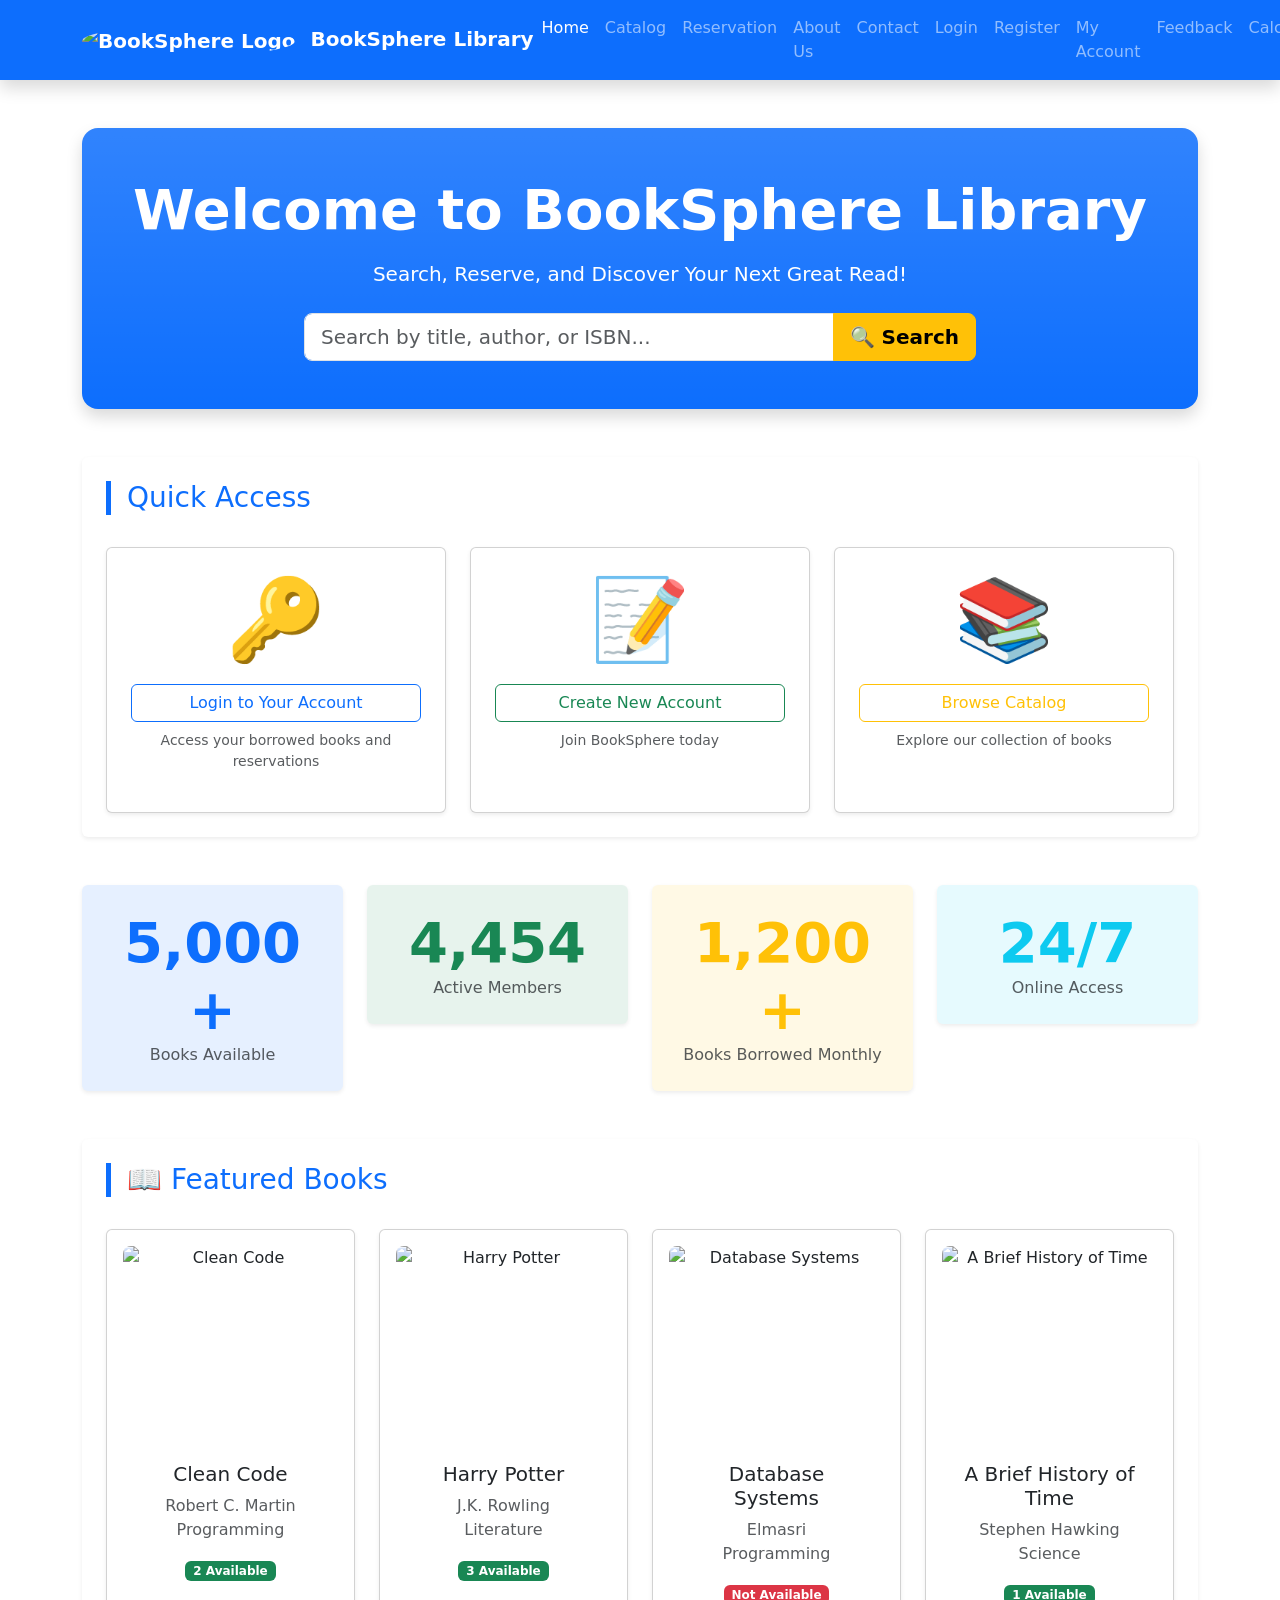
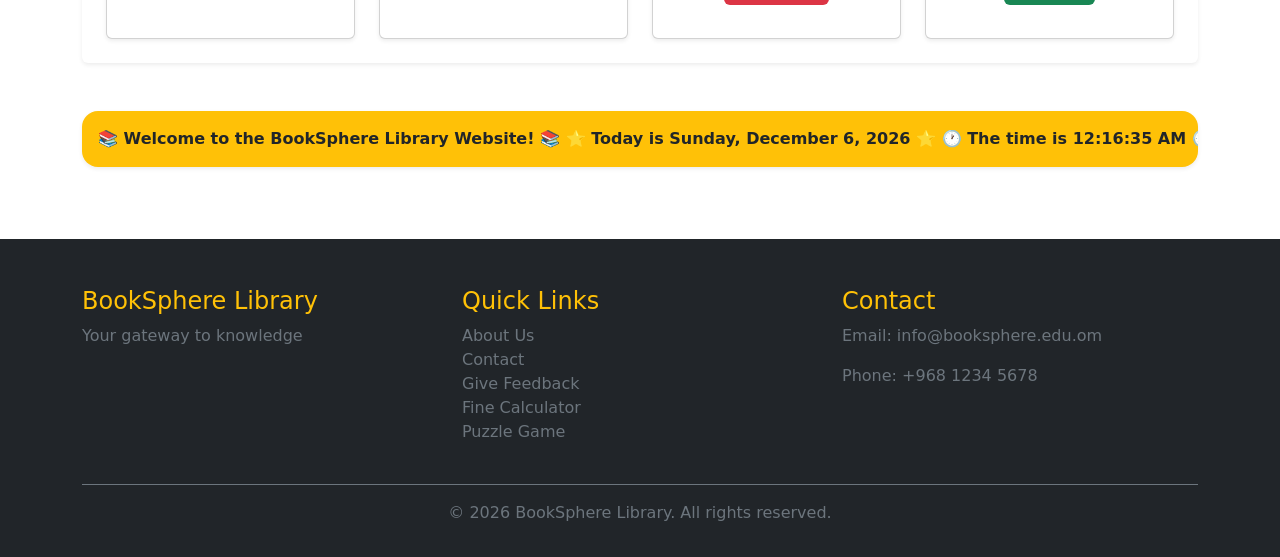
==== index.html @ ce84a90b "add the external style ass bootstrap in this page" ====
<!DOCTYPE html>
<html lang="en">
<head>
    <meta charset="UTF-8">
    <meta name="viewport" content="width=device-width, initial-scale=1.0">
    <title>Home - BookSphere Library</title>
    <!-- Bootstrap 5 CSS -->
    <link href="https://cdn.jsdelivr.net/npm/bootstrap@5.3.0-alpha1/dist/css/bootstrap.min.css" rel="stylesheet">
    <!-- Bootstrap Icons -->
    <link rel="stylesheet" href="https://cdn.jsdelivr.net/npm/bootstrap-icons@1.11.3/font/bootstrap-icons.min.css">
    <!--Only for moving banner animation (required for functionality, not layout) -->
    <style>
        .moving-banner {
            overflow: hidden;
            white-space: nowrap;
        }
        .banner-content {
            display: inline-block;
            animation: scrollBanner 20s linear infinite;
        }
        @keyframes scrollBanner {
            0% { transform: translateX(100%); }
            100% { transform: translateX(-100%); }
        }
        .moving-banner:hover .banner-content {
            animation-play-state: paused;
        }
        @media (max-width: 768px) {
            .banner-content { font-size: 12px; }
            @keyframes scrollBanner {
                0% { transform: translateX(100%); }
                100% { transform: translateX(-200%); }
            }
        }
    </style>
</head>
<body class="d-flex flex-column min-vh-100">

    <!-- Navigation Bar (Bootstrap Navbar) -->
    <nav class="navbar navbar-expand-lg navbar-dark bg-primary sticky-top shadow">
        <div class="container">
            <a class="navbar-brand fw-bold" href="index.html">
                <img src="images/logo.png" alt="BookSphere Logo" width="45" height="45" class="rounded-circle me-2">
                BookSphere Library
            </a>
            <button class="navbar-toggler" type="button" data-bs-toggle="collapse" data-bs-target="#mainNavbar">
                <span class="navbar-toggler-icon"></span>
            </button>
            <div class="collapse navbar-collapse" id="mainNavbar">
                <ul class="navbar-nav ms-auto">
                    <li class="nav-item"><a class="nav-link active" href="index.html">Home</a></li>
                    <li class="nav-item"><a class="nav-link" href="catalog.html">Catalog</a></li>
                    <li class="nav-item"><a class="nav-link" href="reservation.html">Reservation</a></li>
                    <li class="nav-item"><a class="nav-link" href="about.html">About Us</a></li>
                    <li class="nav-item"><a class="nav-link" href="contact.html">Contact</a></li>
                    <li class="nav-item"><a class="nav-link" href="login.html">Login</a></li>
                    <li class="nav-item"><a class="nav-link" href="register.html">Register</a></li>
                    <li class="nav-item"><a class="nav-link" href="myaccount.html">My Account</a></li>
                    <li class="nav-item"><a class="nav-link" href="questionnaire.html">Feedback</a></li>
                    <li class="nav-item"><a class="nav-link" href="calculate.html">Calculator</a></li>
                    <li class="nav-item"><a class="nav-link" href="funpage.html">Puzzle</a></li>
                </ul>
            </div>
        </div>
    </nav>

    <main class="container my-5 flex-grow-1">
        <!-- Hero Section -->
        <div class="bg-primary bg-gradient text-white p-5 rounded-4 shadow mb-5 text-center">
            <h1 class="display-4 fw-bold">Welcome to BookSphere Library</h1>
            <p class="lead mt-3">Search, Reserve, and Discover Your Next Great Read!</p>
            <div class="row justify-content-center mt-4">
                <div class="col-md-8">
                    <div class="input-group">
                        <input type="text" class="form-control form-control-lg" placeholder="Search by title, author, or ISBN...">
                        <button class="btn btn-warning btn-lg fw-bold">🔍 Search</button>
                    </div>
                </div>
            </div>
        </div>

        <!-- Quick Links Section -->
        <div class="card shadow-sm border-0 mb-5">
            <div class="card-body p-4">
                <h3 class="border-start border-primary border-5 ps-3 text-primary">Quick Access</h3>
                <div class="row g-4 mt-2">
                    <div class="col-md-4">
                        <div class="card text-center p-4 h-100 shadow-sm">
                            <div class="display-1">🔑</div>
                            <a href="login.html" class="btn btn-outline-primary mt-3 w-100">Login to Your Account</a>
                            <p class="small text-muted mt-2">Access your borrowed books and reservations</p>
                        </div>
                    </div>
                    <div class="col-md-4">
                        <div class="card text-center p-4 h-100 shadow-sm">
                            <div class="display-1">📝</div>
                            <a href="register.html" class="btn btn-outline-success mt-3 w-100">Create New Account</a>
                            <p class="small text-muted mt-2">Join BookSphere today</p>
                        </div>
                    </div>
                    <div class="col-md-4">
                        <div class="card text-center p-4 h-100 shadow-sm">
                            <div class="display-1">📚</div>
                            <a href="catalog.html" class="btn btn-outline-warning mt-3 w-100">Browse Catalog</a>
                            <p class="small text-muted mt-2">Explore our collection of books</p>
                        </div>
                    </div>
                </div>
            </div>
        </div>

        <!-- Statistics Cards -->
        <div class="row g-4 mb-5">
            <div class="col-md-3 col-sm-6">
                <div class="card text-center p-4 shadow-sm border-0 bg-primary bg-opacity-10">
                    <div class="display-4 fw-bold text-primary">5,000+</div>
                    <div class="text-muted">Books Available</div>
                </div>
            </div>
            <div class="col-md-3 col-sm-6">
                <div class="card text-center p-4 shadow-sm border-0 bg-success bg-opacity-10">
                    <div class="display-4 fw-bold text-success">4,454</div>
                    <div class="text-muted">Active Members</div>
                </div>
            </div>
            <div class="col-md-3 col-sm-6">
                <div class="card text-center p-4 shadow-sm border-0 bg-warning bg-opacity-10">
                    <div class="display-4 fw-bold text-warning">1,200+</div>
                    <div class="text-muted">Books Borrowed Monthly</div>
                </div>
            </div>
            <div class="col-md-3 col-sm-6">
                <div class="card text-center p-4 shadow-sm border-0 bg-info bg-opacity-10">
                    <div class="display-4 fw-bold text-info">24/7</div>
                    <div class="text-muted">Online Access</div>
                </div>
            </div>
        </div>
        <!-- Featured Books Section -->
        <div class="card shadow-sm border-0 mb-5">
            <div class="card-body p-4">
                <h3 class="border-start border-primary border-5 ps-3 text-primary">📖 Featured Books</h3>
                <div class="row row-cols-1 row-cols-md-2 row-cols-lg-4 g-4 mt-2">
                    <div class="col">
                        <div class="card h-100 shadow-sm text-center p-3">
                            <img src="images/clean.jpg" class="card-img-top rounded-3" alt="Clean Code" style="height: 200px; object-fit: cover;">
                            <div class="card-body">
                                <h5 class="card-title">Clean Code</h5>
                                <p class="card-text text-muted">Robert C. Martin<br>Programming</p>
                                <span class="badge bg-success">2 Available</span>
                            </div>
                        </div>
                    </div>
                    <div class="col">
                        <div class="card h-100 shadow-sm text-center p-3">
                            <img src="images/hp.jpg" class="card-img-top rounded-3" alt="Harry Potter" style="height: 200px; object-fit: cover;">
                            <div class="card-body">
                                <h5 class="card-title">Harry Potter</h5>
                                <p class="card-text text-muted">J.K. Rowling<br>Literature</p>
                                <span class="badge bg-success">3 Available</span>
                            </div>
                        </div>
                    </div>
                    <div class="col">
                        <div class="card h-100 shadow-sm text-center p-3">
                            <img src="images/db.jpg" class="card-img-top rounded-3" alt="Database Systems" style="height: 200px; object-fit: cover;">
                            <div class="card-body">
                                <h5 class="card-title">Database Systems</h5>
                                <p class="card-text text-muted">Elmasri<br>Programming</p>
                                <span class="badge bg-danger">Not Available</span>
                            </div>
                        </div>
                    </div>
                    <div class="col">
                        <div class="card h-100 shadow-sm text-center p-3">
                            <img src="images/time.jpg" class="card-img-top rounded-3" alt="A Brief History of Time" style="height: 200px; object-fit: cover;">
                            <div class="card-body">
                                <h5 class="card-title">A Brief History of Time</h5>
                                <p class="card-text text-muted">Stephen Hawking<br>Science</p>
                                <span class="badge bg-success">1 Available</span>
                            </div>
                        </div>
                    </div>
                </div>
            </div>
        </div>

        <!-- Moving Text Banner -->
        <div class="moving-banner bg-warning text-dark p-3 rounded-4 shadow-sm mb-4">
            <div class="banner-content fw-semibold" id="movingBanner">
                <span>📚 Welcome to the BookSphere Library Website! 📚</span>
                <span>⭐ Today is <span id="currentDate"></span> ⭐</span>
                <span>🕐 The time is <span id="currentTime"></span> 🕐</span>
                <span>📖 Read, Learn, and Grow with us! 📖</span>
                <span>🎉 Special offer: 10% discount on late fees this week! 🎉</span>
            </div>
        </div>
    </main>

    <!-- Footer -->
    <footer class="bg-dark text-white pt-5 pb-3">
        <div class="container">
            <div class="row">
                <div class="col-md-4 mb-4">
                    <h4 class="text-warning">BookSphere Library</h4>
                    <p class="text-secondary">Your gateway to knowledge</p>
                </div>
                <div class="col-md-4 mb-4">
                    <h4 class="text-warning">Quick Links</h4>
                    <ul class="list-unstyled">
                        <li><a href="about.html" class="text-secondary text-decoration-none">About Us</a></li>
                        <li><a href="contact.html" class="text-secondary text-decoration-none">Contact</a></li>
                        <li><a href="questionnaire.html" class="text-secondary text-decoration-none">Give Feedback</a></li>
                        <li><a href="calculate.html" class="text-secondary text-decoration-none">Fine Calculator</a></li>
                        <li><a href="funpage.html" class="text-secondary text-decoration-none">Puzzle Game</a></li>
                    </ul>
                </div>
                <div class="col-md-4 mb-4">
                    <h4 class="text-warning">Contact</h4>
                    <p class="text-secondary">Email: info@booksphere.edu.om</p>
                    <p class="text-secondary">Phone: +968 1234 5678</p>
                </div>
            </div>
            <div class="text-center pt-3 border-top border-secondary">
                <p class="text-secondary">&copy; 2026 BookSphere Library. All rights reserved.</p>
            </div>
        </div>
        
    </footer>

    <!-- Bootstrap JS -->
    <script src="https://cdn.jsdelivr.net/npm/bootstrap@5.3.0-alpha1/dist/js/bootstrap.bundle.min.js"></script>

    <!-- Date and Time Script (unchanged) -->
    <script>
        /**
         * MOVING TEXT BANNER - DATE AND TIME FUNCTIONALITY
         * =================================================
         * This script displays the current date and time in the moving banner.
         * The banner scrolls from right to left continuously.
         * 
         * FUNCTIONS:
         * 1. getCurrentDate() - Returns formatted current date (Day, Month Date, Year)
         * 2. getCurrentTime() - Returns formatted current time (HH:MM:SS AM/PM)
         * 3. updateDateTime() - Updates the date and time every second
         */

        // Function to get formatted current date
        function getCurrentDate() {
            const now = new Date();
            const options = { 
                weekday: 'long', 
                year: 'numeric', 
                month: 'long', 
                day: 'numeric' 
            };
            return now.toLocaleDateString('en-US', options);
        }
        
        // Function to get formatted current time
        function getCurrentTime() {
            const now = new Date();
            let hours = now.getHours();
            let minutes = now.getMinutes();
            let seconds = now.getSeconds();
            const ampm = hours >= 12 ? 'PM' : 'AM';
            
            hours = hours % 12;
            hours = hours ? hours : 12;
            
            minutes = minutes < 10 ? '0' + minutes : minutes;
            seconds = seconds < 10 ? '0' + seconds : seconds;
            
            return `${hours}:${minutes}:${seconds} ${ampm}`;
        }
        
        // Function to update date and time in the banner
        function updateDateTime() {
            const dateElement = document.getElementById('currentDate');
            const timeElement = document.getElementById('currentTime');
            
            if (dateElement) {
                dateElement.textContent = getCurrentDate();
            }
            if (timeElement) {
                timeElement.textContent = getCurrentTime();
            }
        }
        
        updateDateTime();
        setInterval(updateDateTime, 1000);
    </script>
</body>
</html>
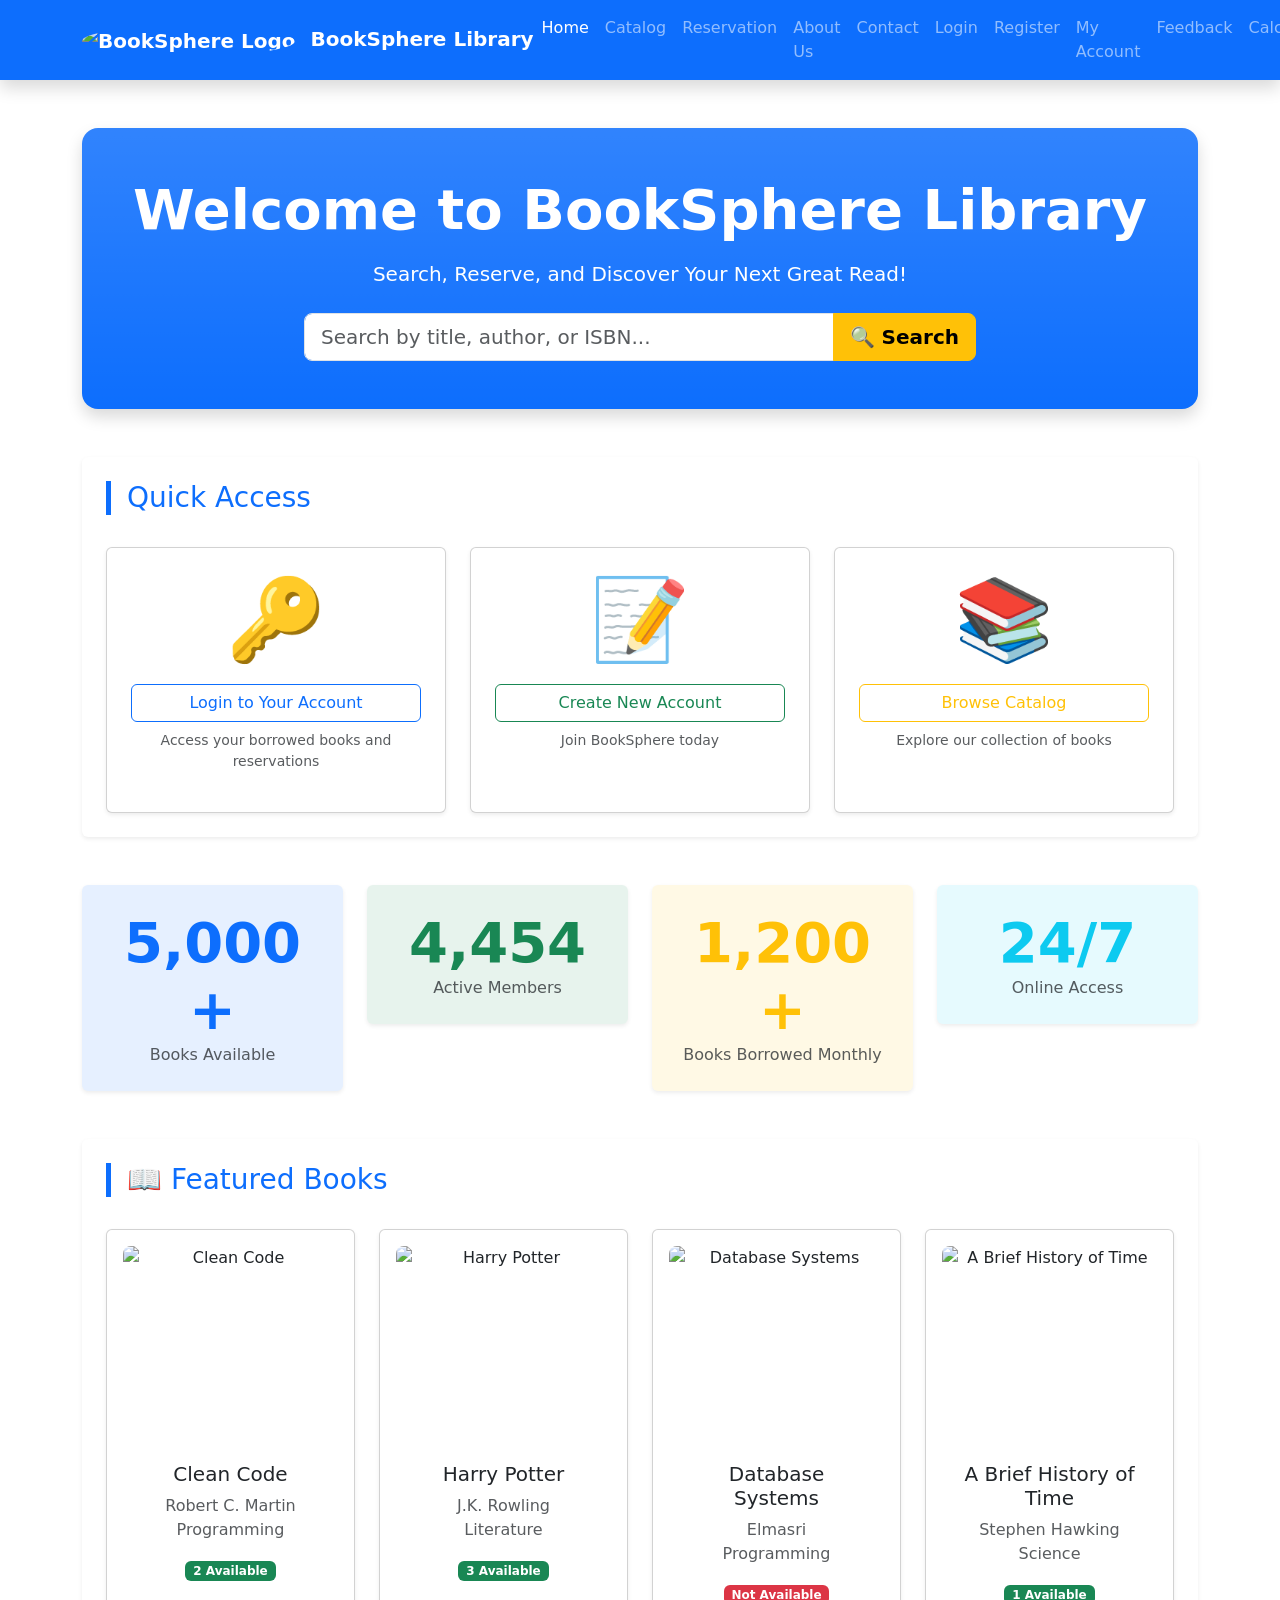
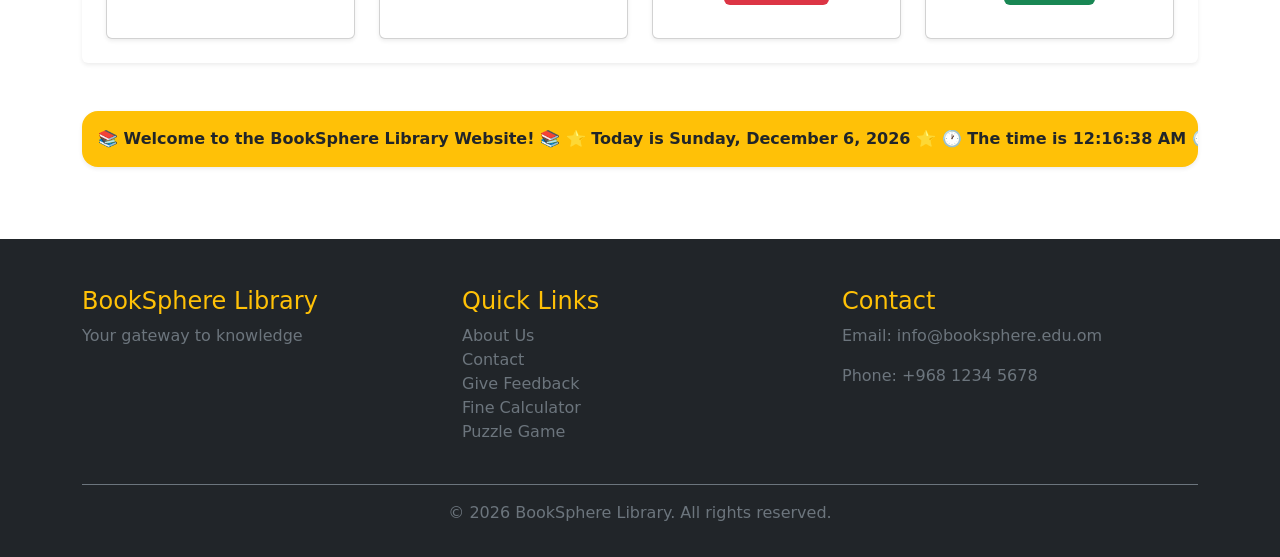
==== commit 041cfbf6: "only put the style for banner" ====
--- a/index.html
+++ b/index.html
@@ -136,6 +136,7 @@
                 </div>
             </div>
         </div>
+
         <!-- Featured Books Section -->
         <div class="card shadow-sm border-0 mb-5">
             <div class="card-body p-4">
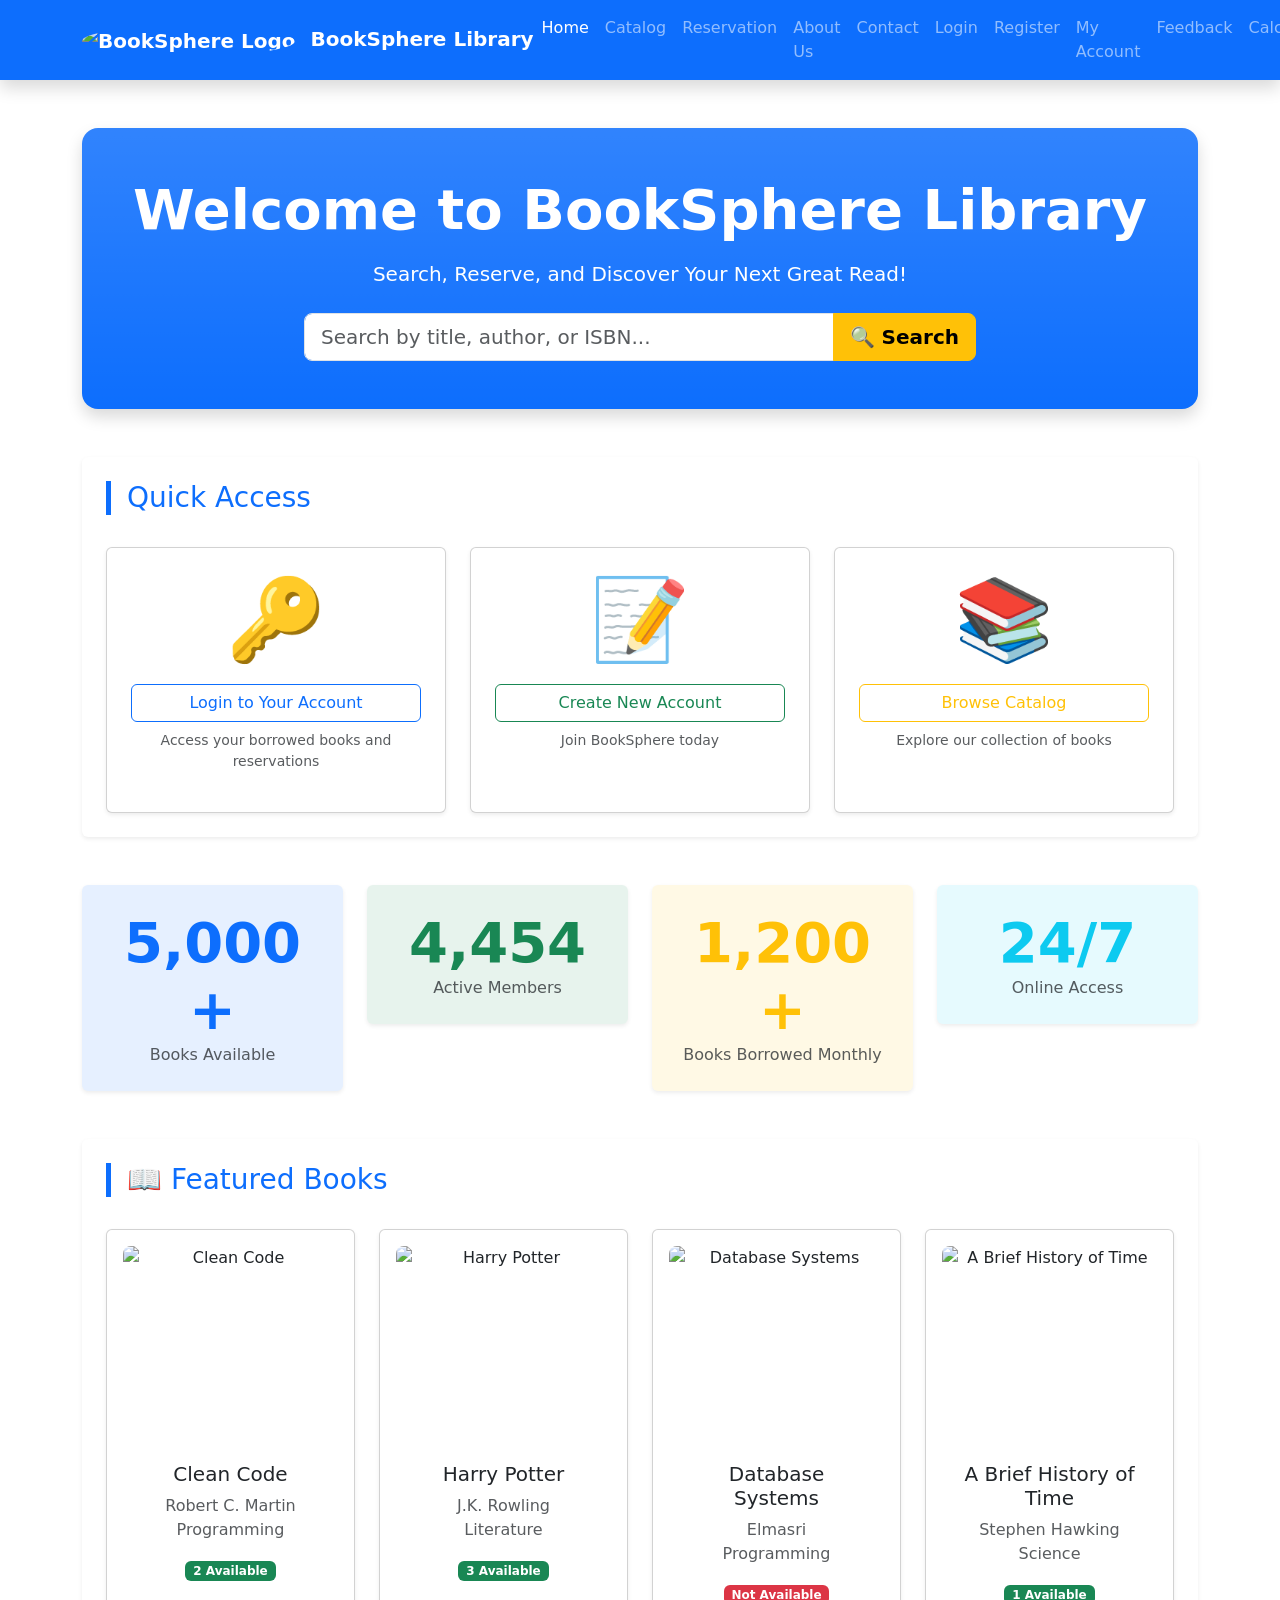
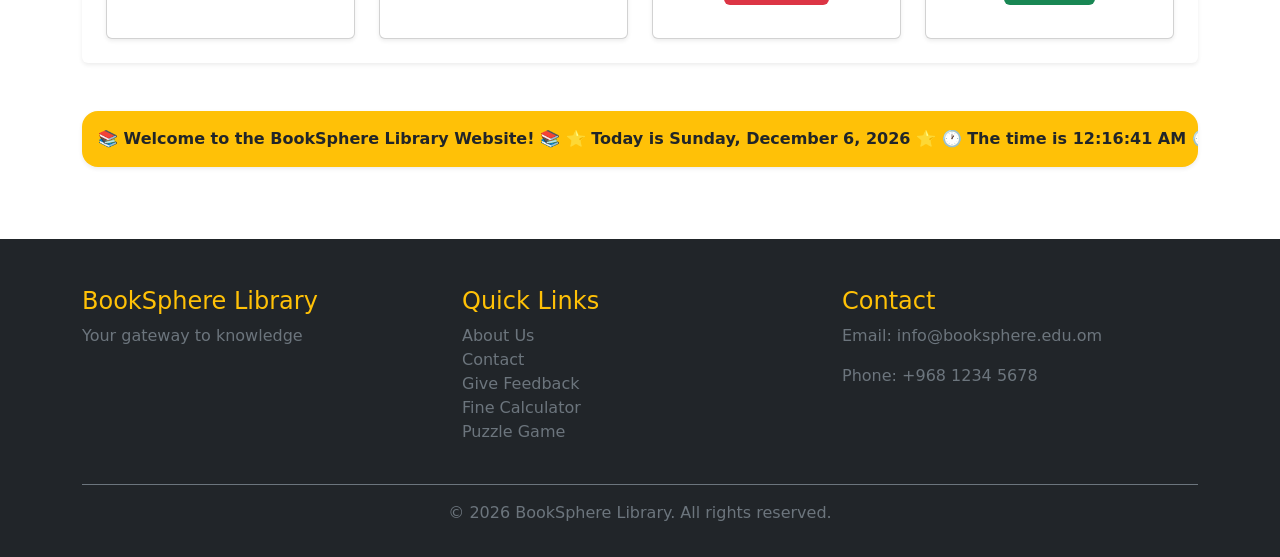
==== commit c67b7c43: "add the external style ass bootstrap in this page" ====
--- a/index.html
+++ b/index.html
@@ -78,7 +78,6 @@
                 </div>
             </div>
         </div>
-
         <!-- Quick Links Section -->
         <div class="card shadow-sm border-0 mb-5">
             <div class="card-body p-4">
@@ -136,7 +135,6 @@
                 </div>
             </div>
         </div>
-
         <!-- Featured Books Section -->
         <div class="card shadow-sm border-0 mb-5">
             <div class="card-body p-4">
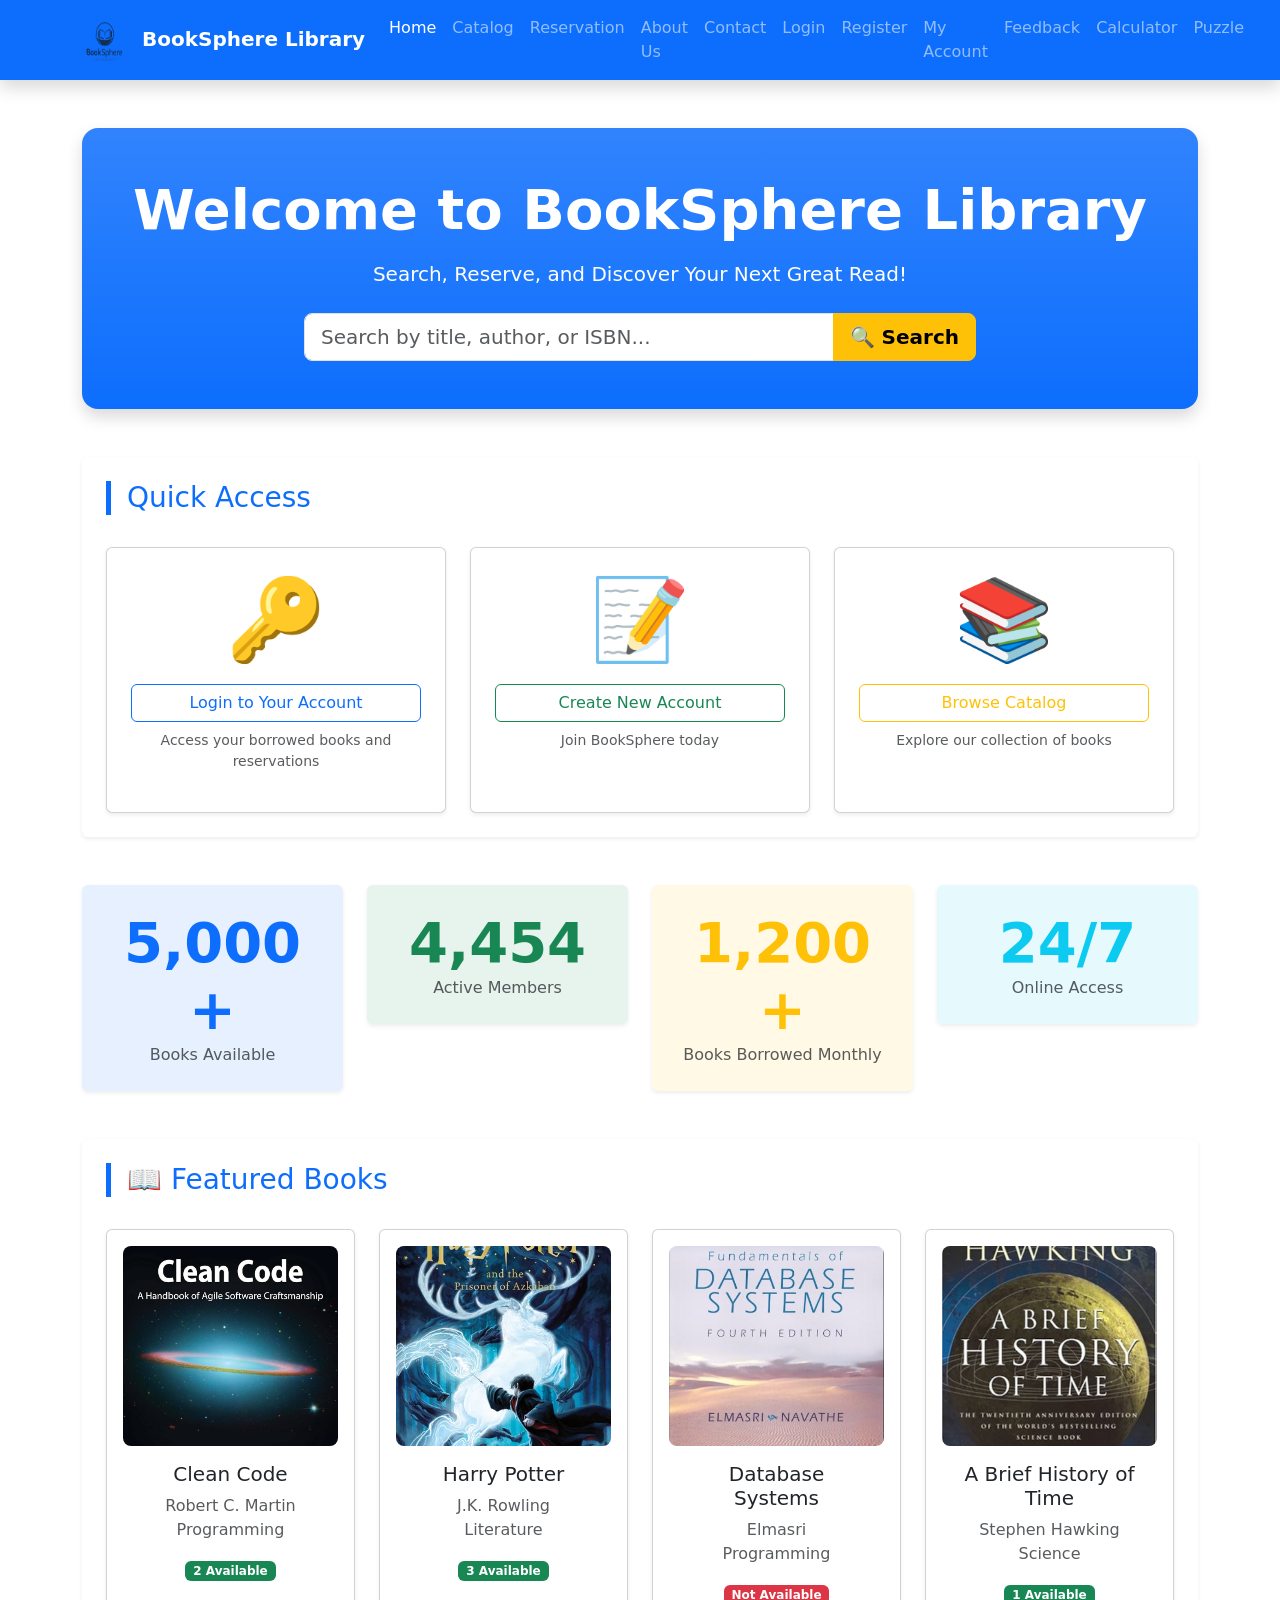
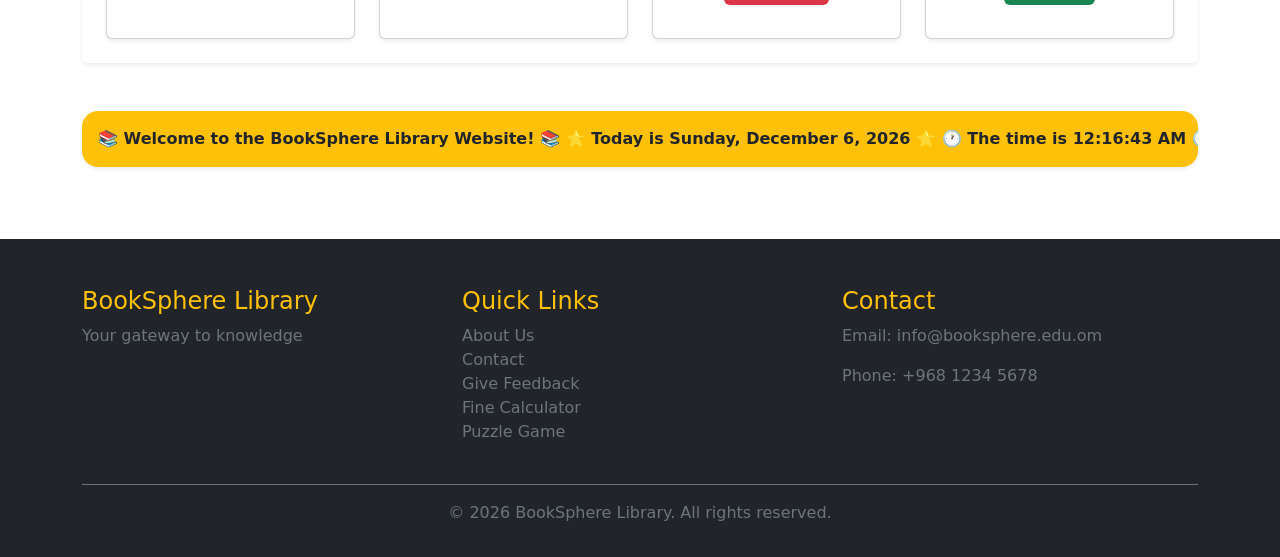
==== commit 8662ec60: "edit the code" ====
--- a/index.html
+++ b/index.html
@@ -40,7 +40,7 @@
     <nav class="navbar navbar-expand-lg navbar-dark bg-primary sticky-top shadow">
         <div class="container">
             <a class="navbar-brand fw-bold" href="index.html">
-                <img src="images/logo.png" alt="BookSphere Logo" width="45" height="45" class="rounded-circle me-2">
+                <img src="logo.png" alt="BookSphere Logo" width="45" height="45" class="rounded-circle me-2">
                 BookSphere Library
             </a>
             <button class="navbar-toggler" type="button" data-bs-toggle="collapse" data-bs-target="#mainNavbar">
@@ -142,7 +142,7 @@
                 <div class="row row-cols-1 row-cols-md-2 row-cols-lg-4 g-4 mt-2">
                     <div class="col">
                         <div class="card h-100 shadow-sm text-center p-3">
-                            <img src="images/clean.jpg" class="card-img-top rounded-3" alt="Clean Code" style="height: 200px; object-fit: cover;">
+                            <img src="clean.jpg" class="card-img-top rounded-3" alt="Clean Code" style="height: 200px; object-fit: cover;">
                             <div class="card-body">
                                 <h5 class="card-title">Clean Code</h5>
                                 <p class="card-text text-muted">Robert C. Martin<br>Programming</p>
@@ -152,7 +152,7 @@
                     </div>
                     <div class="col">
                         <div class="card h-100 shadow-sm text-center p-3">
-                            <img src="images/hp.jpg" class="card-img-top rounded-3" alt="Harry Potter" style="height: 200px; object-fit: cover;">
+                            <img src="hp.jpg" class="card-img-top rounded-3" alt="Harry Potter" style="height: 200px; object-fit: cover;">
                             <div class="card-body">
                                 <h5 class="card-title">Harry Potter</h5>
                                 <p class="card-text text-muted">J.K. Rowling<br>Literature</p>
@@ -162,7 +162,7 @@
                     </div>
                     <div class="col">
                         <div class="card h-100 shadow-sm text-center p-3">
-                            <img src="images/db.jpg" class="card-img-top rounded-3" alt="Database Systems" style="height: 200px; object-fit: cover;">
+                            <img src="db.jpg" class="card-img-top rounded-3" alt="Database Systems" style="height: 200px; object-fit: cover;">
                             <div class="card-body">
                                 <h5 class="card-title">Database Systems</h5>
                                 <p class="card-text text-muted">Elmasri<br>Programming</p>
@@ -172,7 +172,7 @@
                     </div>
                     <div class="col">
                         <div class="card h-100 shadow-sm text-center p-3">
-                            <img src="images/time.jpg" class="card-img-top rounded-3" alt="A Brief History of Time" style="height: 200px; object-fit: cover;">
+                            <img src="time.jpg" class="card-img-top rounded-3" alt="A Brief History of Time" style="height: 200px; object-fit: cover;">
                             <div class="card-body">
                                 <h5 class="card-title">A Brief History of Time</h5>
                                 <p class="card-text text-muted">Stephen Hawking<br>Science</p>
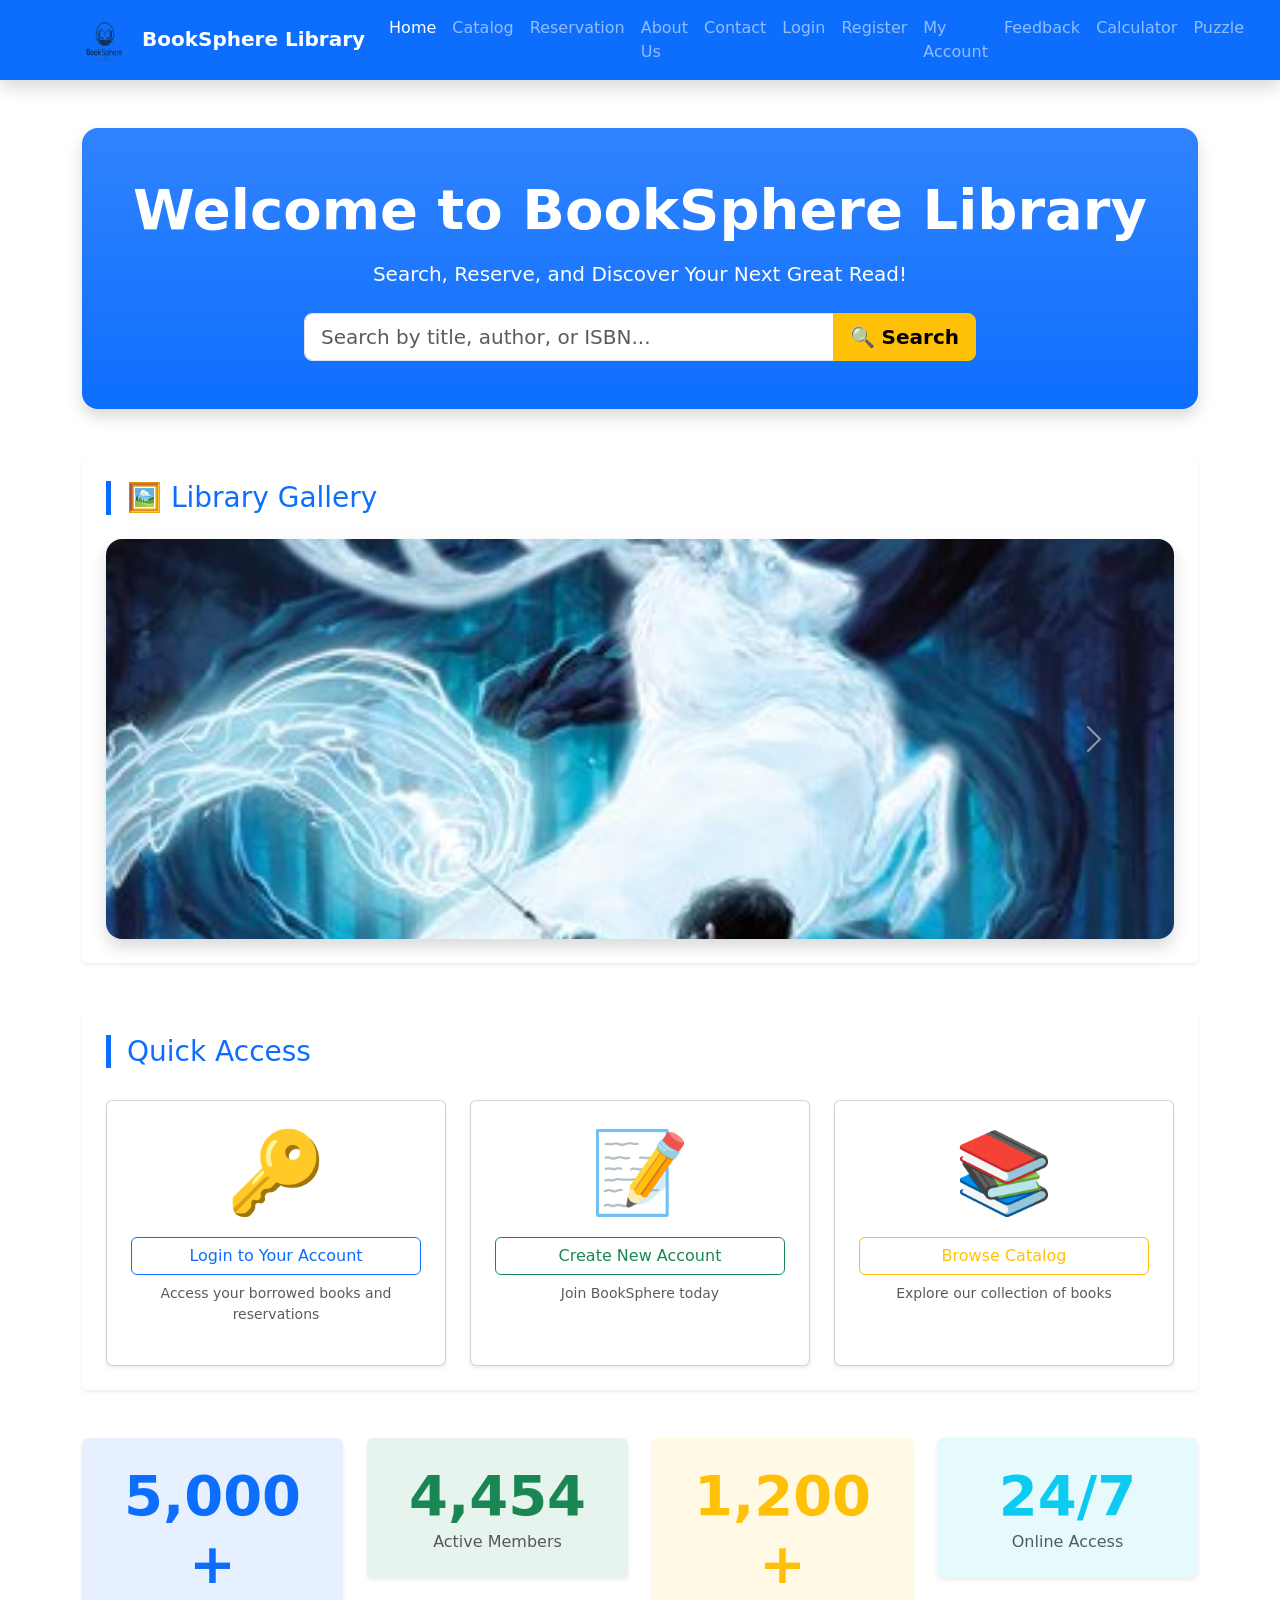
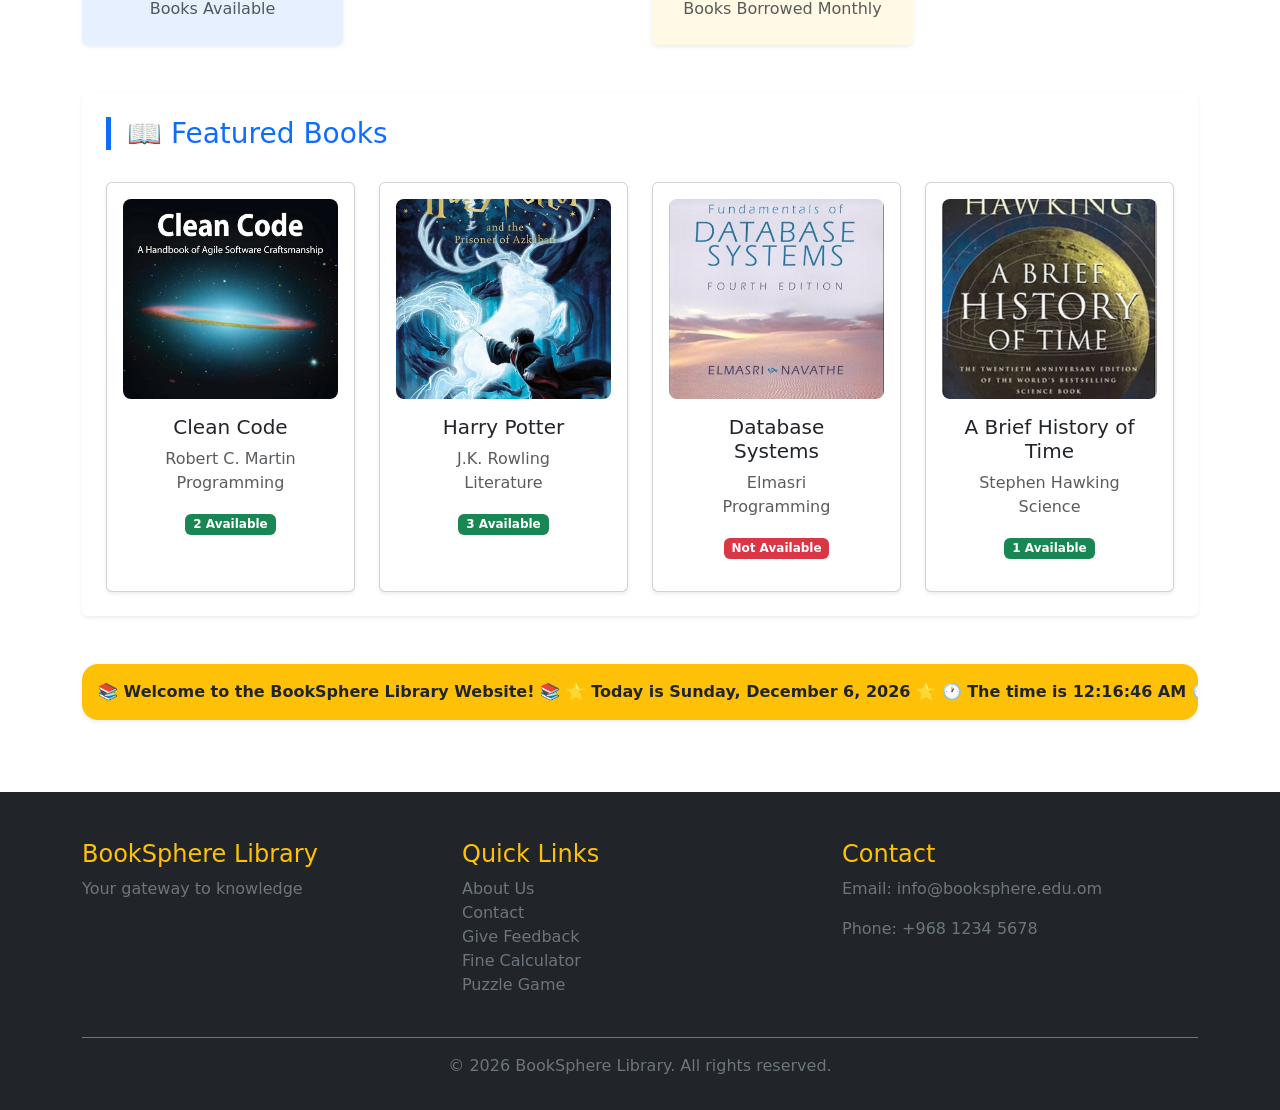
==== commit eee3c79e: "photo gallaery" ====
--- a/index.html
+++ b/index.html
@@ -78,6 +78,42 @@
                 </div>
             </div>
         </div>
+
+         <div class="card shadow-sm border-0 mb-5">
+            <div class="card-body p-4">
+                <h3 class="border-start border-primary border-5 ps-3 text-primary">🖼️ Library Gallery</h3>
+
+                <div id="galleryCarousel" class="carousel slide mt-4" data-bs-ride="carousel" data-bs-interval="3000">
+                    
+                    <div class="carousel-inner rounded-4 shadow">
+
+                        <div class="carousel-item active">
+                            <img src="hp.jpg" class="d-block w-100" style="height:400px; object-fit:cover;" alt="Gallery Image 1">
+                        </div>
+
+                        <div class="carousel-item">
+                            <img src="db.jpg" class="d-block w-100" style="height:400px; object-fit:cover;" alt="Gallery Image 2">
+                        </div>
+
+                        <div class="carousel-item">
+                            <img src="time.jpg" class="d-block w-100" style="height:400px; object-fit:cover;" alt="Gallery Image 3">
+                        </div>
+
+                    </div>
+
+                    <!-- Controls -->
+                    <button class="carousel-control-prev" type="button" data-bs-target="#galleryCarousel" data-bs-slide="prev">
+                        <span class="carousel-control-prev-icon"></span>
+                    </button>
+
+                    <button class="carousel-control-next" type="button" data-bs-target="#galleryCarousel" data-bs-slide="next">
+                        <span class="carousel-control-next-icon"></span>
+                    </button>
+
+                </div>
+            </div>
+        </div>
+
         <!-- Quick Links Section -->
         <div class="card shadow-sm border-0 mb-5">
             <div class="card-body p-4">
@@ -183,6 +219,7 @@
                 </div>
             </div>
         </div>
+
 
         <!-- Moving Text Banner -->
         <div class="moving-banner bg-warning text-dark p-3 rounded-4 shadow-sm mb-4">
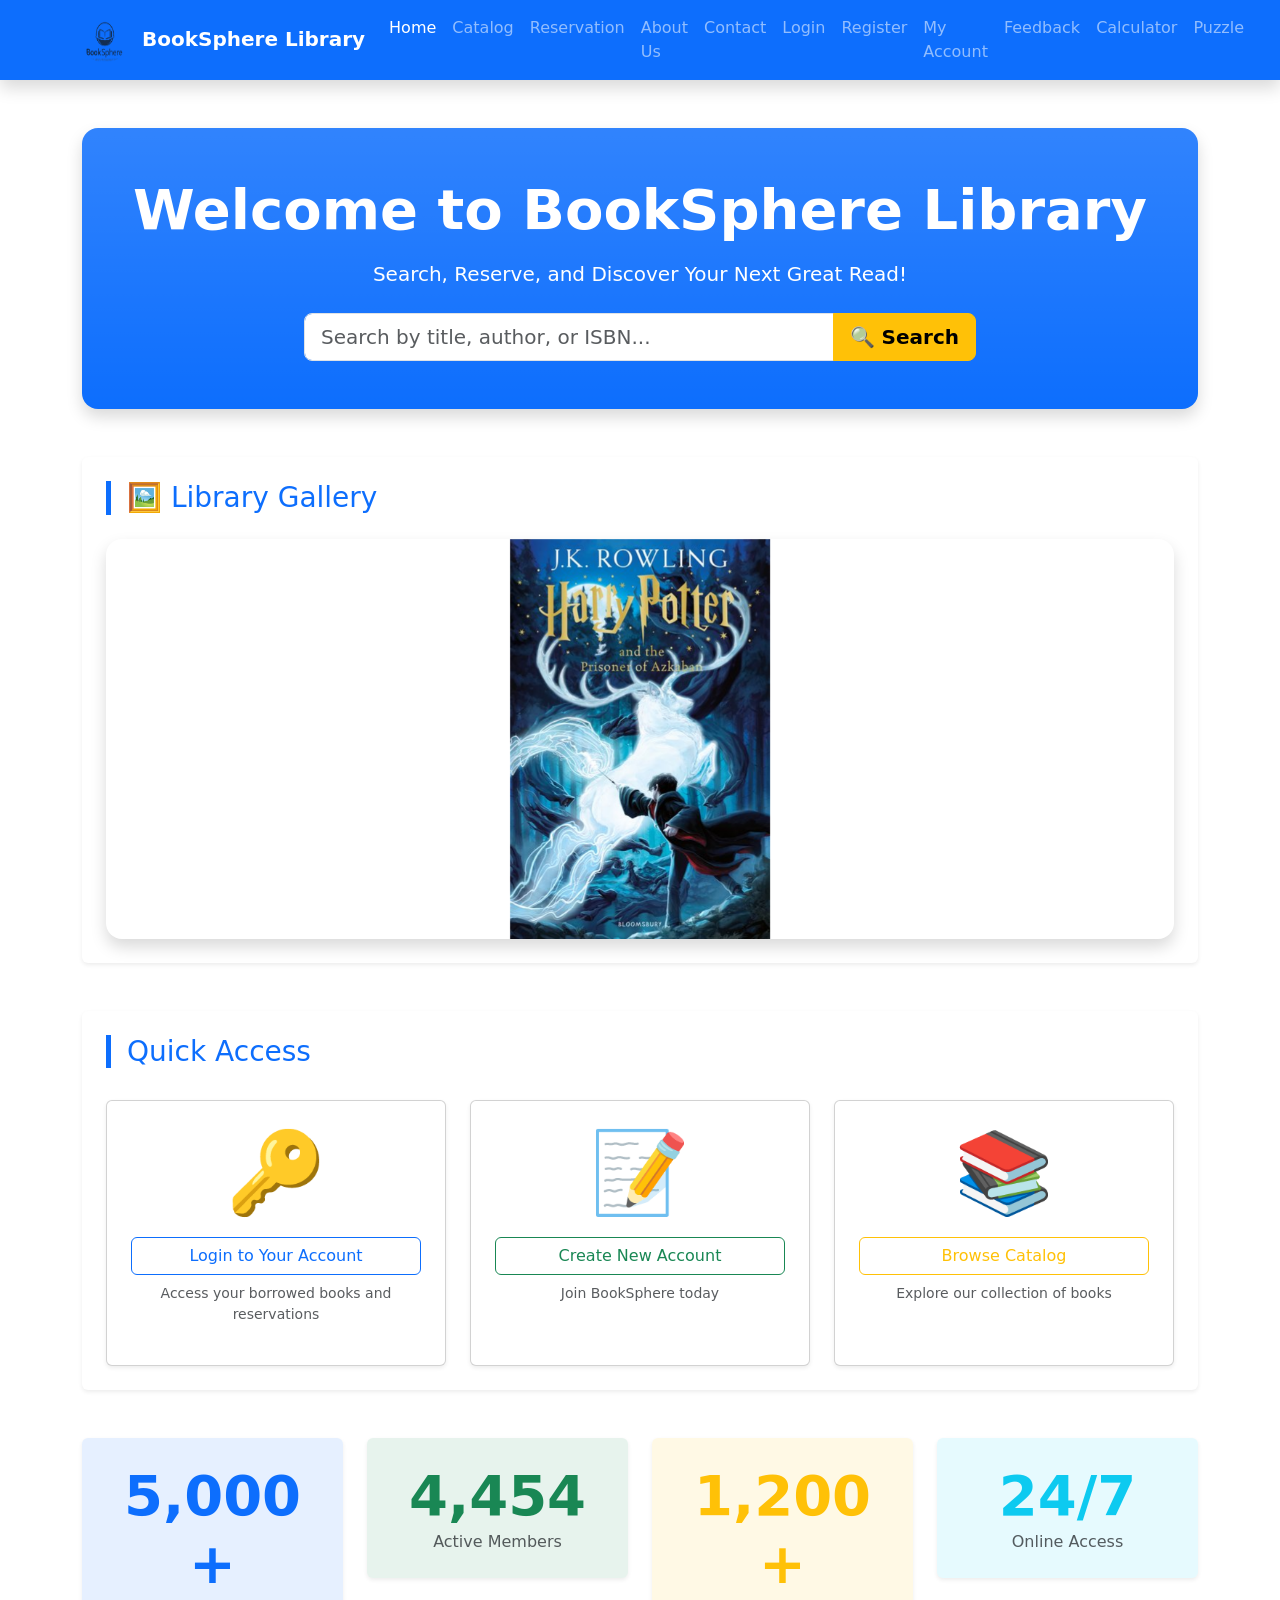
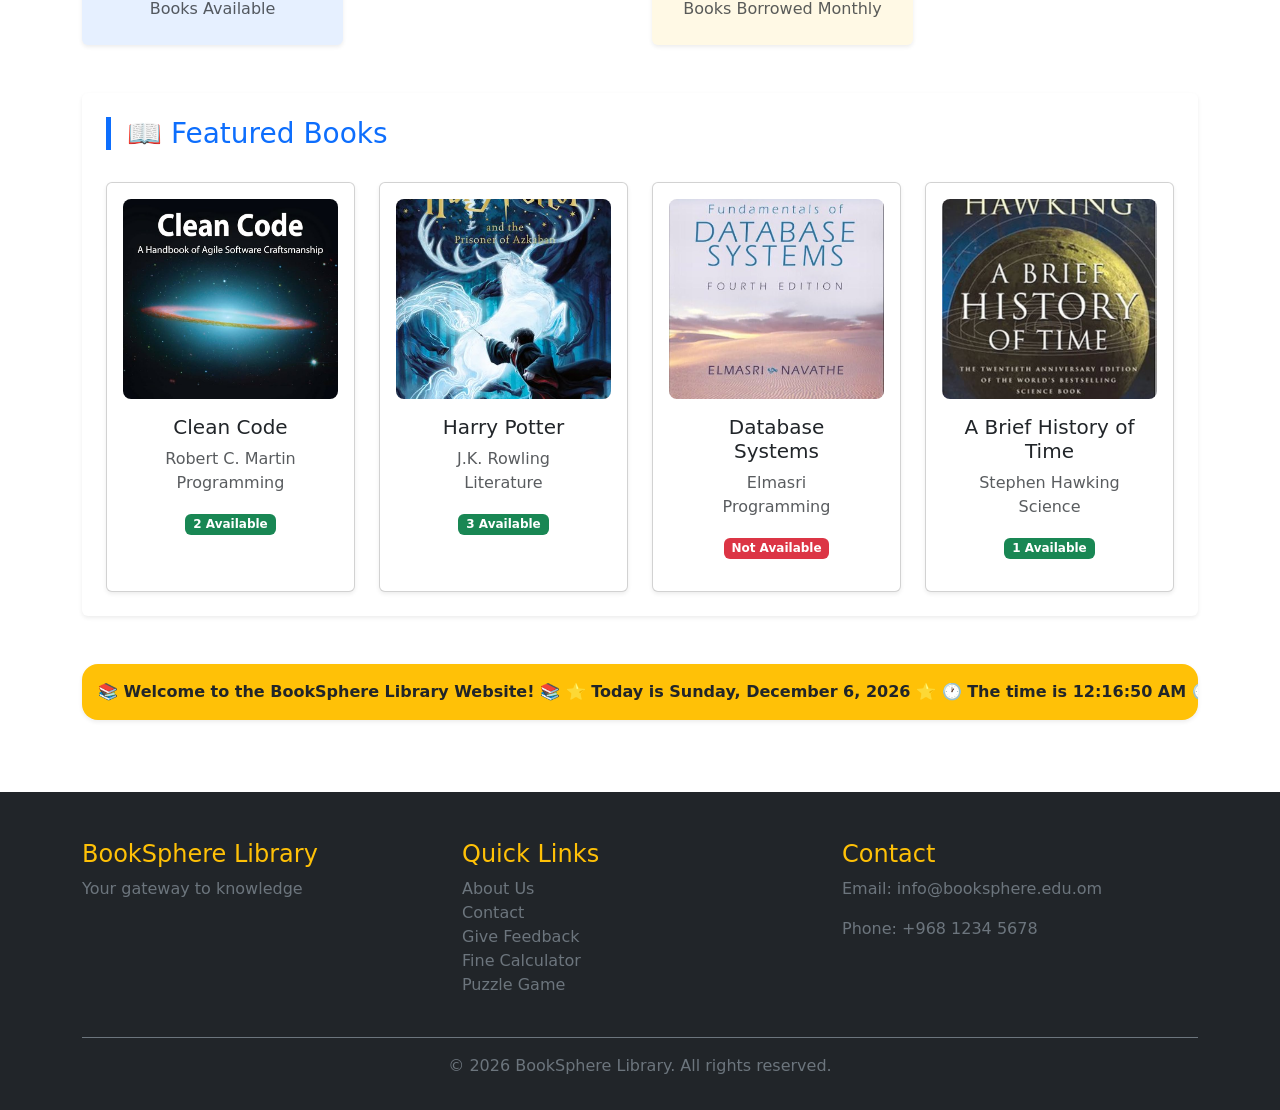
==== commit fbf2da7e: "edit code" ====
--- a/index.html
+++ b/index.html
@@ -88,15 +88,15 @@
                     <div class="carousel-inner rounded-4 shadow">
 
                         <div class="carousel-item active">
-                            <img src="hp.jpg" class="d-block w-100" style="height:400px; object-fit:cover;" alt="Gallery Image 1">
+                            <img src="hp.jpg" class="d-block w-100" style="height:400px; object-fit:contain;" alt="Gallery Image 1">
                         </div>
 
                         <div class="carousel-item">
-                            <img src="db.jpg" class="d-block w-100" style="height:400px; object-fit:cover;" alt="Gallery Image 2">
+                            <img src="db.jpg" class="d-block w-100" style="height:400px; object-fit:contain;" alt="Gallery Image 2">
                         </div>
 
                         <div class="carousel-item">
-                            <img src="time.jpg" class="d-block w-100" style="height:400px; object-fit:cover;" alt="Gallery Image 3">
+                            <img src="time.jpg" class="d-block w-100" style="height:400px; object-fit:contain;" alt="Gallery Image 3">
                         </div>
 
                     </div>
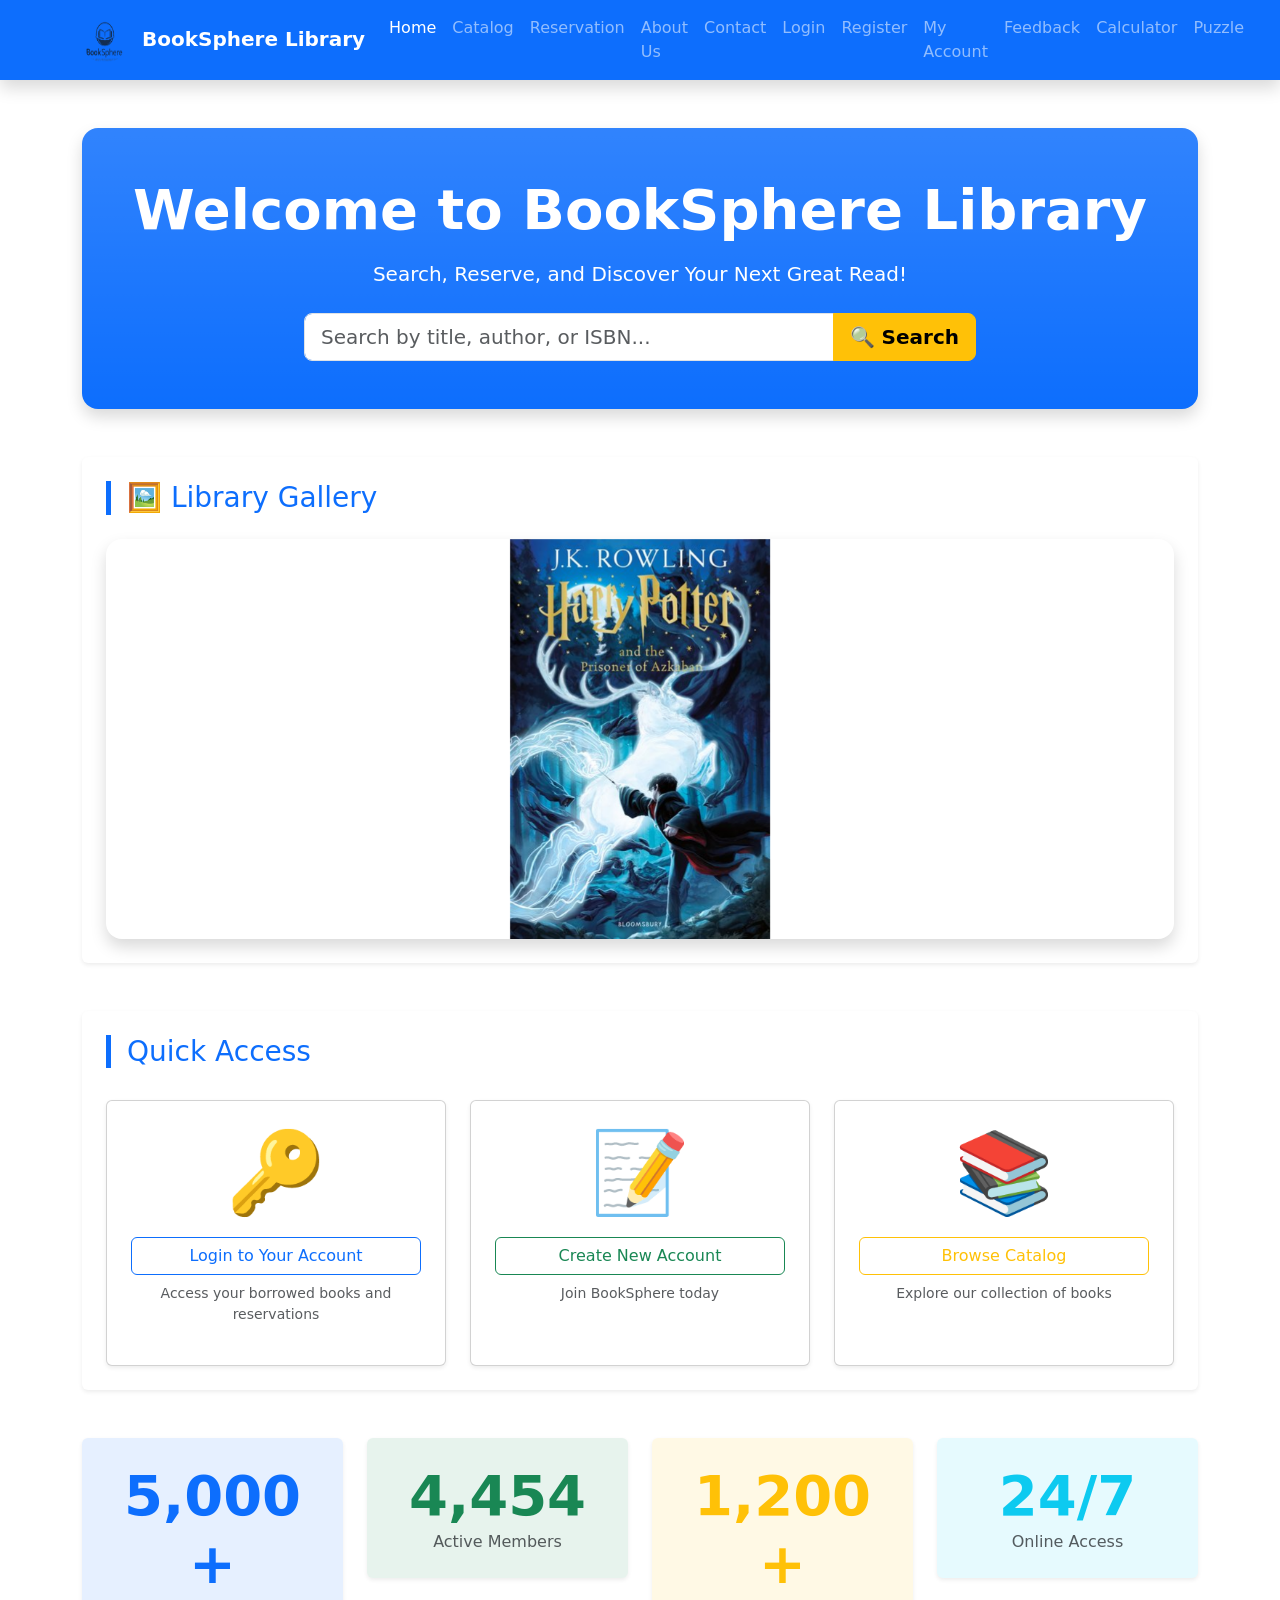
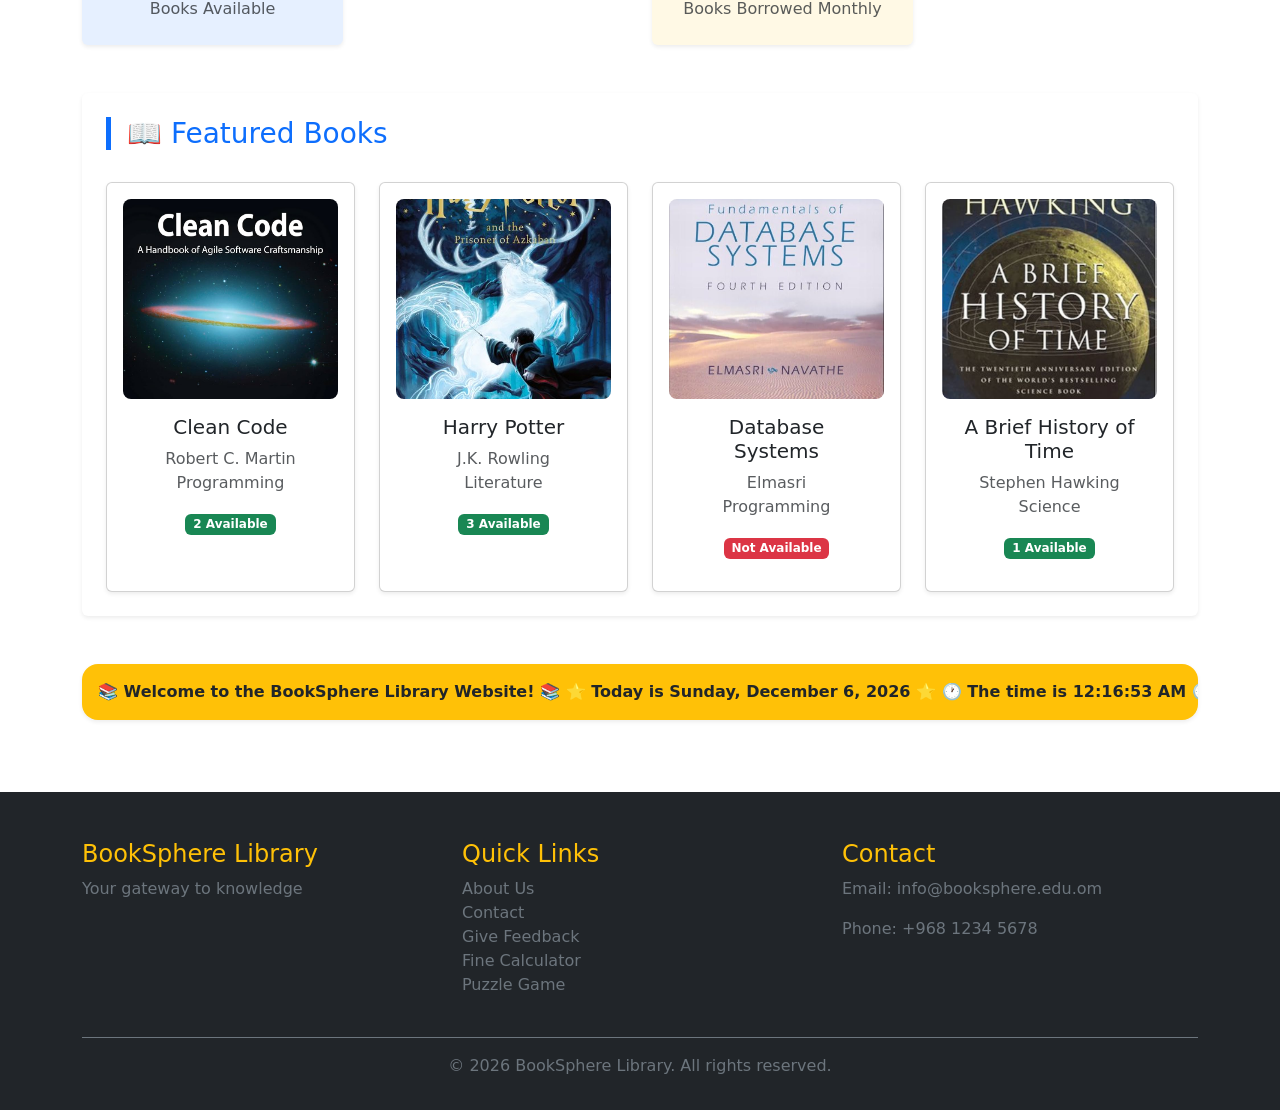
==== commit 7849cef8: "edit" ====
--- a/index.html
+++ b/index.html
@@ -79,7 +79,8 @@
             </div>
         </div>
 
-         <div class="card shadow-sm border-0 mb-5">
+
+        <div class="card shadow-sm border-0 mb-5">
             <div class="card-body p-4">
                 <h3 class="border-start border-primary border-5 ps-3 text-primary">🖼️ Library Gallery</h3>
 
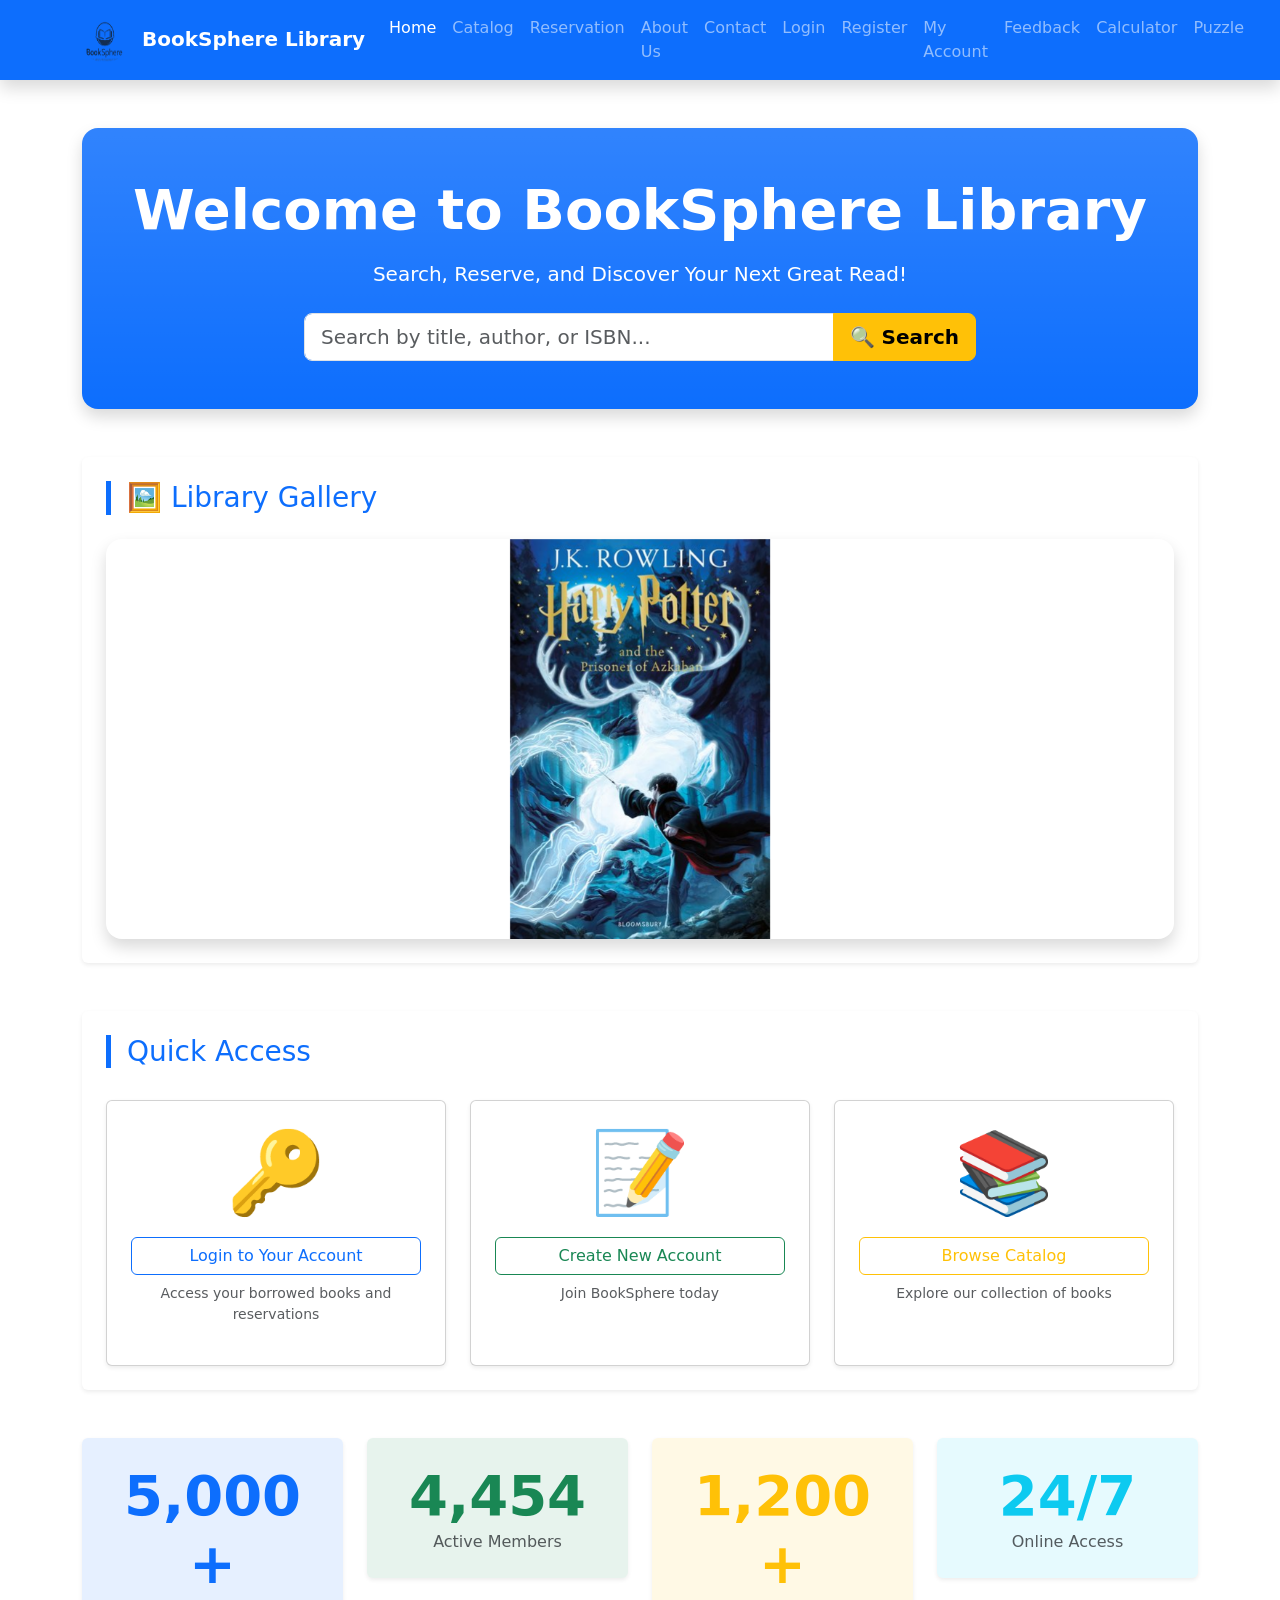
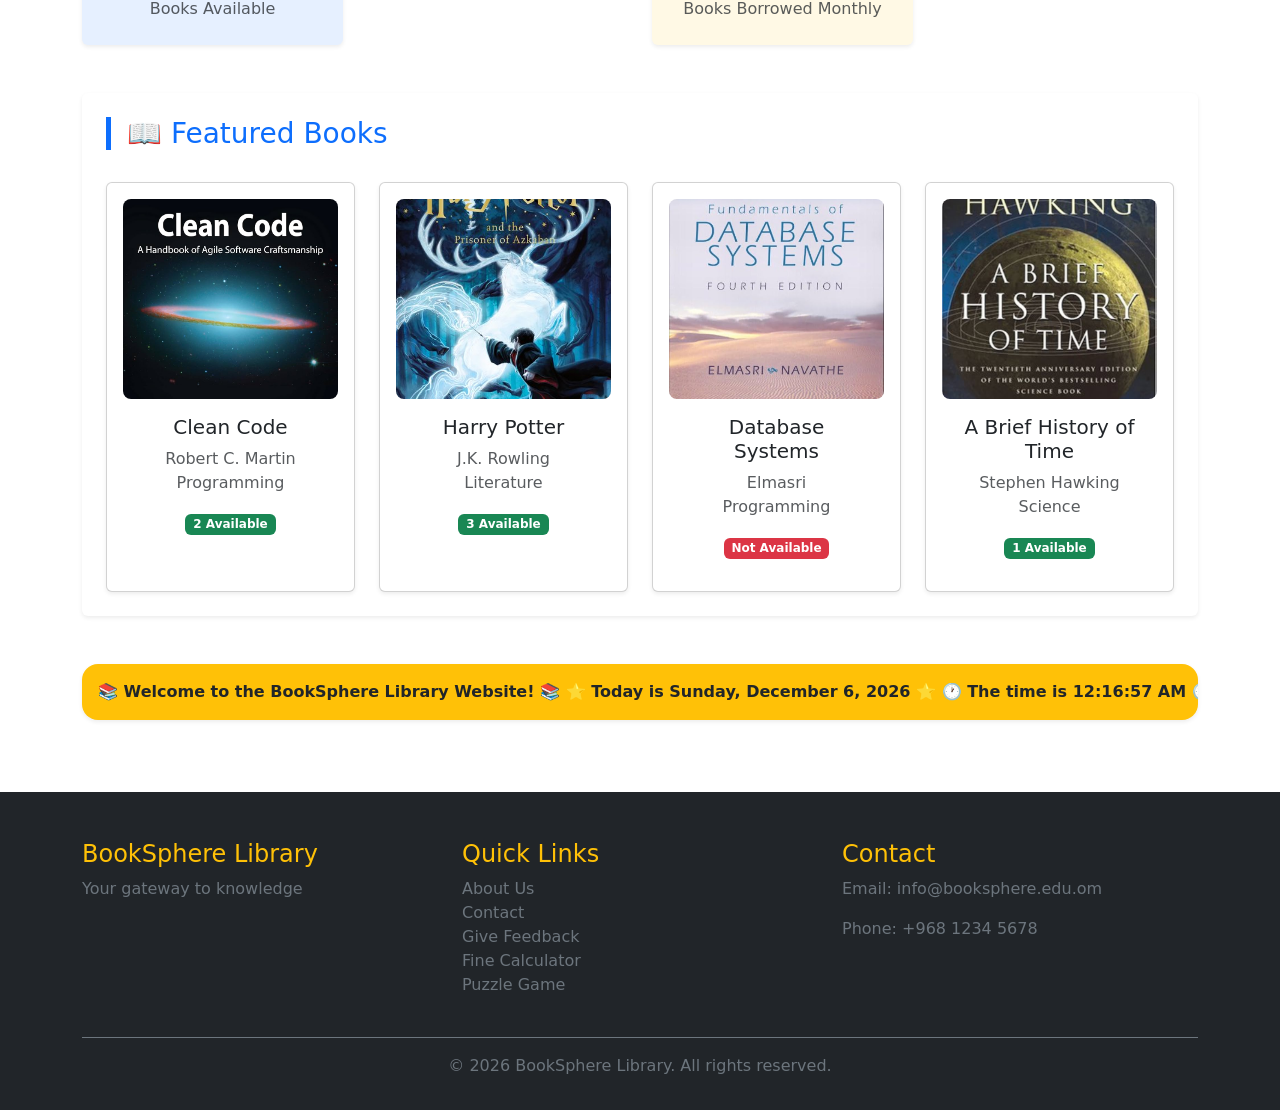
==== commit c4bbcc3e: "edit" ====
--- a/index.html
+++ b/index.html
@@ -49,7 +49,7 @@
             <div class="collapse navbar-collapse" id="mainNavbar">
                 <ul class="navbar-nav ms-auto">
                     <li class="nav-item"><a class="nav-link active" href="index.html">Home</a></li>
-                    <li class="nav-item"><a class="nav-link" href="catalog.html">Catalog</a></li>
+                    <li class="nav-item"><a class="nav-link" href="bookcatalog.html">Catalog</a></li>
                     <li class="nav-item"><a class="nav-link" href="reservation.html">Reservation</a></li>
                     <li class="nav-item"><a class="nav-link" href="about.html">About Us</a></li>
                     <li class="nav-item"><a class="nav-link" href="contact.html">Contact</a></li>
